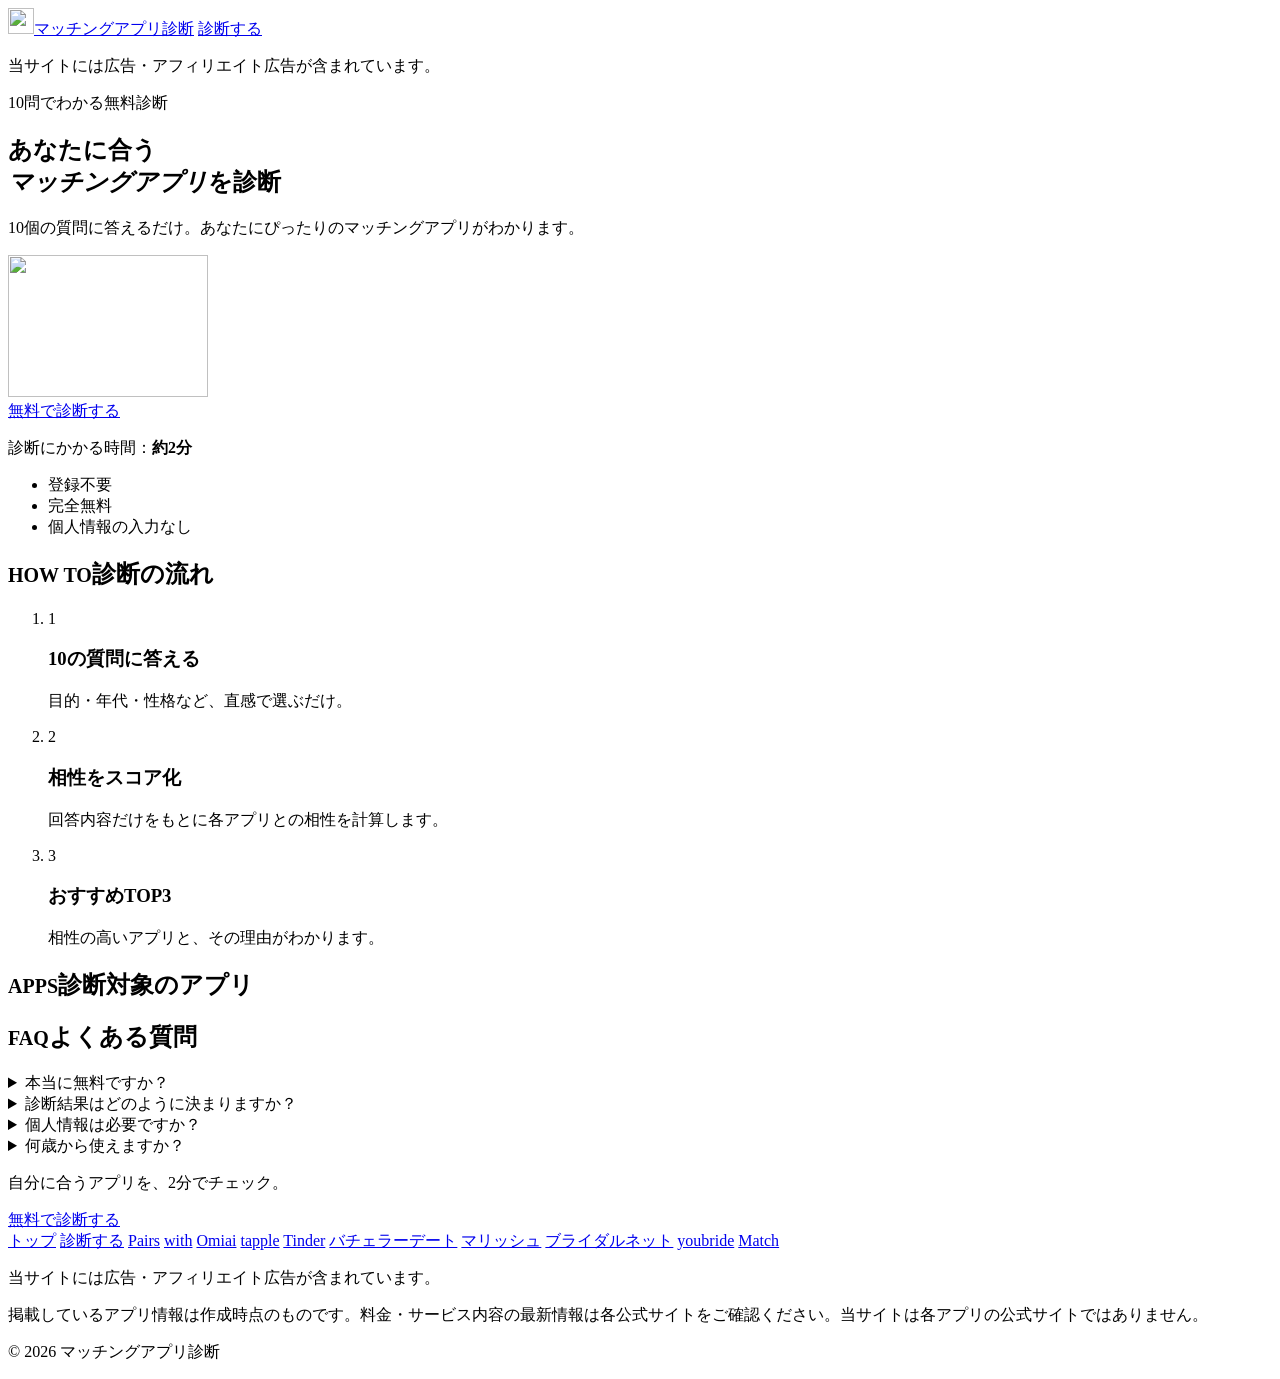
==== index.html @ c6012eff "Add root pages, sitemap, robots" ====
<!DOCTYPE html>
<html lang="ja">
<head>
  <meta charset="UTF-8">
  <meta name="viewport" content="width=device-width, initial-scale=1, viewport-fit=cover">
  <title>マッチングアプリ診断｜あなたに合うアプリを無料診断</title>
  <meta name="description" content="10個の質問に答えるだけで、あなたにぴったりのマッチングアプリが約2分でわかる無料診断。恋活・婚活・気軽な出会いなど目的や性格に合わせて、相性の良いアプリTOP3を紹介します。登録不要。">
  <link rel="canonical" href="https://systemteamtriple-tech.github.io/matchapp-shindan/">
  <meta name="theme-color" content="#e05a70">
  <!-- OGP -->
  <meta property="og:type" content="website">
  <meta property="og:site_name" content="マッチングアプリ診断">
  <meta property="og:title" content="マッチングアプリ診断｜あなたに合うアプリを無料診断">
  <meta property="og:description" content="10問・約2分で、あなたにぴったりのマッチングアプリがわかる無料診断。登録不要。">
  <meta property="og:url" content="https://systemteamtriple-tech.github.io/matchapp-shindan/">
  <meta property="og:image" content="https://systemteamtriple-tech.github.io/matchapp-shindan/images/ogp.png">
  <meta property="og:locale" content="ja_JP">
  <meta name="twitter:card" content="summary_large_image">
  <!-- favicon -->
  <link rel="icon" href="images/favicon.svg" type="image/svg+xml">
  <link rel="apple-touch-icon" href="images/apple-touch-icon.png">
  <link rel="stylesheet" href="css/style.css">
  <!-- Google Search Console の所有権確認タグはここに追加 -->
  <script src="js/config.js" defer></script>
  <script src="js/affiliate.js" defer></script>
  <script src="js/apps.js" defer></script>
  <script src="js/common.js" defer></script>
  <script src="js/page-top.js" defer></script>
</head>
<body data-root="">
  <header class="site-header">
    <div class="container site-header__inner">
      <a class="logo" href="index.html"><img src="images/favicon.svg" alt="" width="26" height="26">マッチングアプリ診断</a>
      <a class="header-link" href="shindan.html?new=1" data-cta="start" data-position="header">診断する</a>
    </div>
  </header>
  <p class="ad-disclosure" data-ad-disclosure>当サイトには広告・アフィリエイト広告が含まれています。</p>

  <main>
    <section class="hero">
      <div class="container">
        <span class="hero__eyebrow">10問でわかる無料診断</span>
        <h1 class="hero__title">あなたに合う<br><em>マッチングアプリ</em>を診断</h1>
        <p class="hero__lead">10個の質問に答えるだけ。あなたにぴったりのマッチングアプリがわかります。</p>
        <img class="hero__visual" src="images/hero.svg" alt="" width="200" height="142">
        <div class="hero__cta">
          <a class="btn btn--primary btn--lg btn--block" href="shindan.html?new=1" data-cta="start" data-position="hero">無料で診断する</a>
        </div>
        <p class="hero__time">診断にかかる時間：<strong>約2分</strong></p>
        <ul class="trust">
          <li>登録不要</li>
          <li>完全無料</li>
          <li>個人情報の入力なし</li>
        </ul>
      </div>
    </section>

    <section class="section">
      <div class="container">
        <h2 class="section__title"><small>HOW TO</small>診断の流れ</h2>
        <ol class="steps">
          <li class="card step"><span class="step__num">1</span><div><h3>10の質問に答える</h3><p>目的・年代・性格など、直感で選ぶだけ。</p></div></li>
          <li class="card step"><span class="step__num">2</span><div><h3>相性をスコア化</h3><p>回答内容だけをもとに各アプリとの相性を計算します。</p></div></li>
          <li class="card step"><span class="step__num">3</span><div><h3>おすすめTOP3</h3><p>相性の高いアプリと、その理由がわかります。</p></div></li>
        </ol>
      </div>
    </section>

    <section class="section">
      <div class="container">
        <h2 class="section__title"><small>APPS</small>診断対象のアプリ</h2>
        <ul class="app-grid" id="app-grid"></ul>
      </div>
    </section>

    <section class="section faq">
      <div class="container">
        <h2 class="section__title"><small>FAQ</small>よくある質問</h2>
        <details class="card"><summary>本当に無料ですか？</summary><p>はい。診断は完全無料で、会員登録やメールアドレスの入力も必要ありません。</p></details>
        <details class="card"><summary>診断結果はどのように決まりますか？</summary><p>あなたの回答内容だけをもとに、各アプリとの相性をスコア化しています。広告の報酬額などによって順位を変えることはありません。</p></details>
        <details class="card"><summary>個人情報は必要ですか？</summary><p>氏名や連絡先などの入力は一切不要です。サイト改善のためにアクセス解析ツールを利用する場合があります。</p></details>
        <details class="card"><summary>何歳から使えますか？</summary><p>マッチングアプリは18歳以上が利用対象です（高校生は利用できないアプリが一般的です）。各アプリの利用条件は公式サイトでご確認ください。</p></details>
      </div>
    </section>

    <div class="container">
      <div class="card bottom-cta">
        <p>自分に合うアプリを、2分でチェック。</p>
        <a class="btn btn--primary btn--lg btn--block" href="shindan.html?new=1" data-cta="start" data-position="bottom">無料で診断する</a>
      </div>
    </div>
  </main>

  <footer class="site-footer">
    <div class="container">
      <nav aria-label="フッター">
        <a href="index.html">トップ</a>
        <a href="shindan.html?new=1">診断する</a>
        <a href="apps/pairs.html">Pairs</a>
        <a href="apps/with.html">with</a>
        <a href="apps/omiai.html">Omiai</a>
        <a href="apps/tapple.html">tapple</a>
        <a href="apps/tinder.html">Tinder</a>
        <a href="apps/bachelor.html">バチェラーデート</a>
        <a href="apps/marrish.html">マリッシュ</a>
        <a href="apps/bridalnet.html">ブライダルネット</a>
        <a href="apps/youbride.html">youbride</a>
        <a href="apps/match.html">Match</a>
      </nav>
      <p class="footer-note" data-ad-disclosure>当サイトには広告・アフィリエイト広告が含まれています。</p>
      <p class="footer-note">掲載しているアプリ情報は作成時点のものです。料金・サービス内容の最新情報は各公式サイトをご確認ください。当サイトは各アプリの公式サイトではありません。</p>
      <p>&copy; <span data-year>2026</span> マッチングアプリ診断</p>
    </div>
  </footer>
</body>
</html>
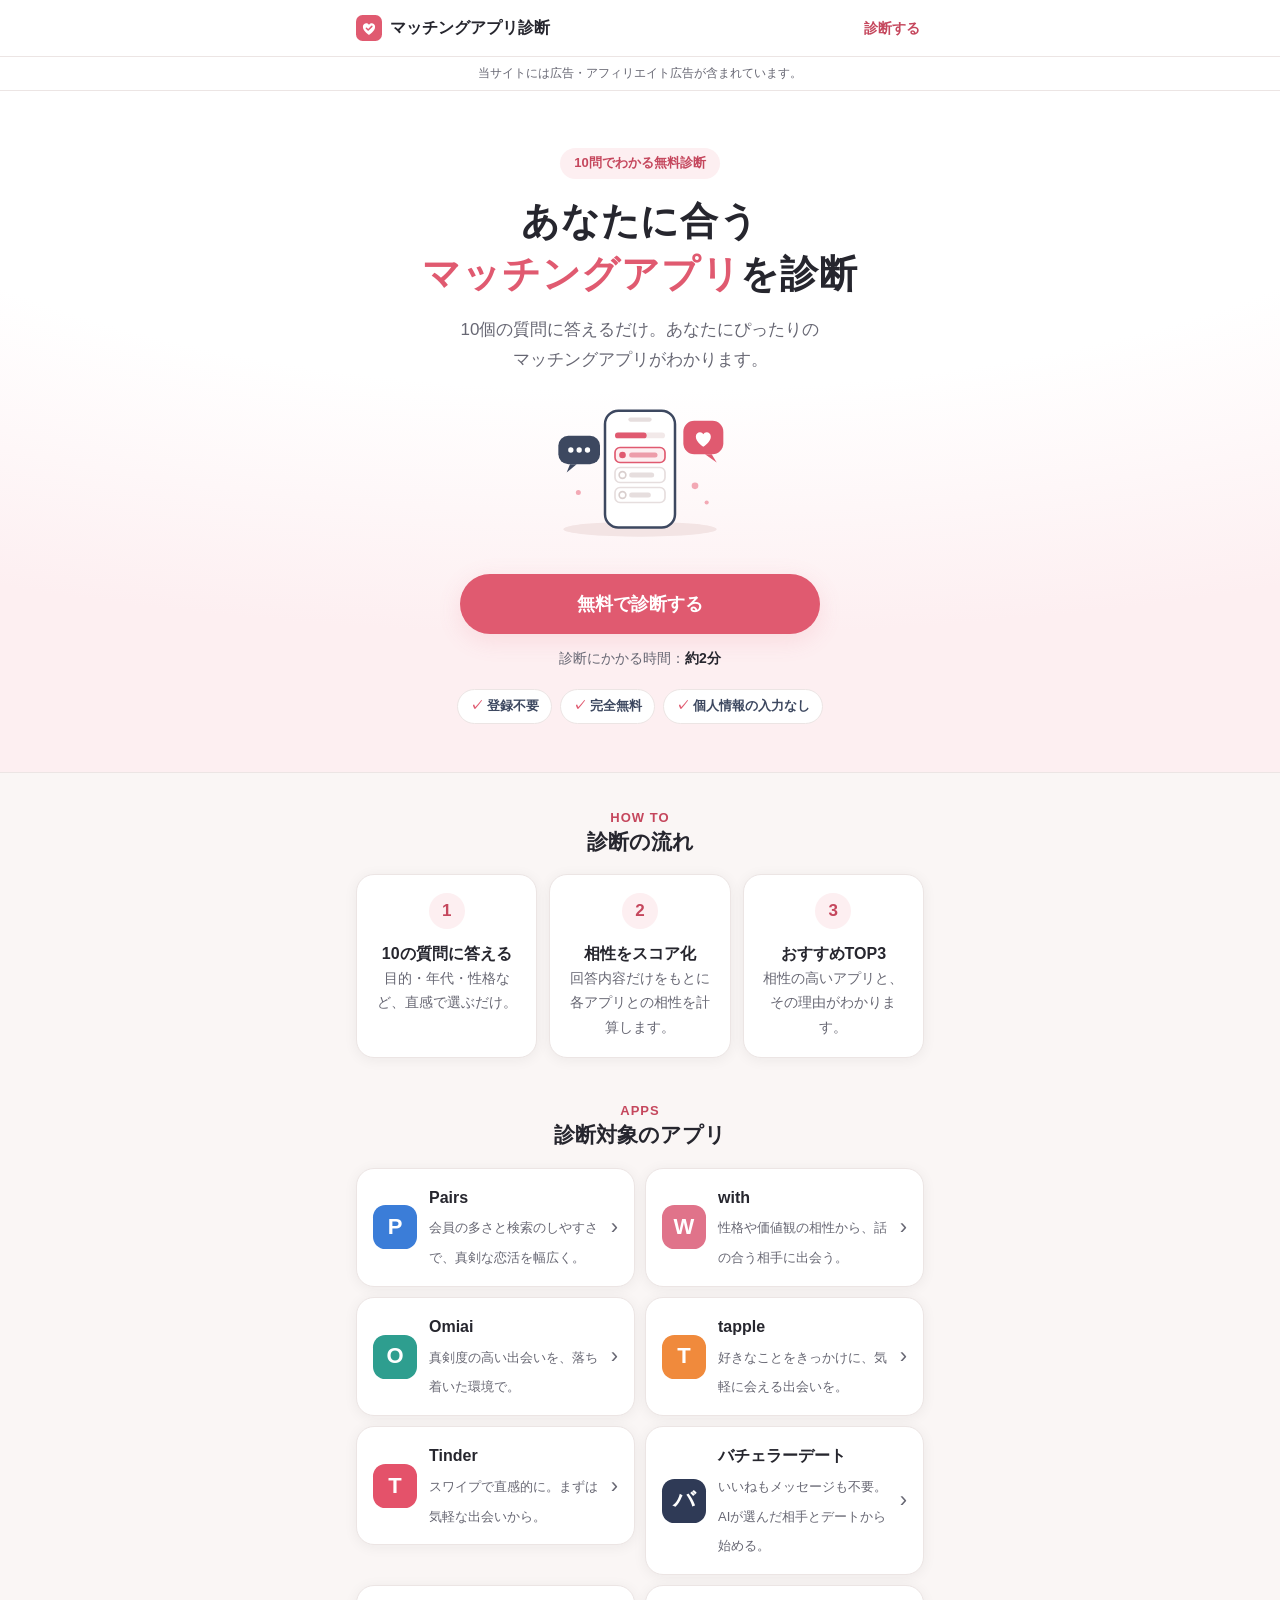
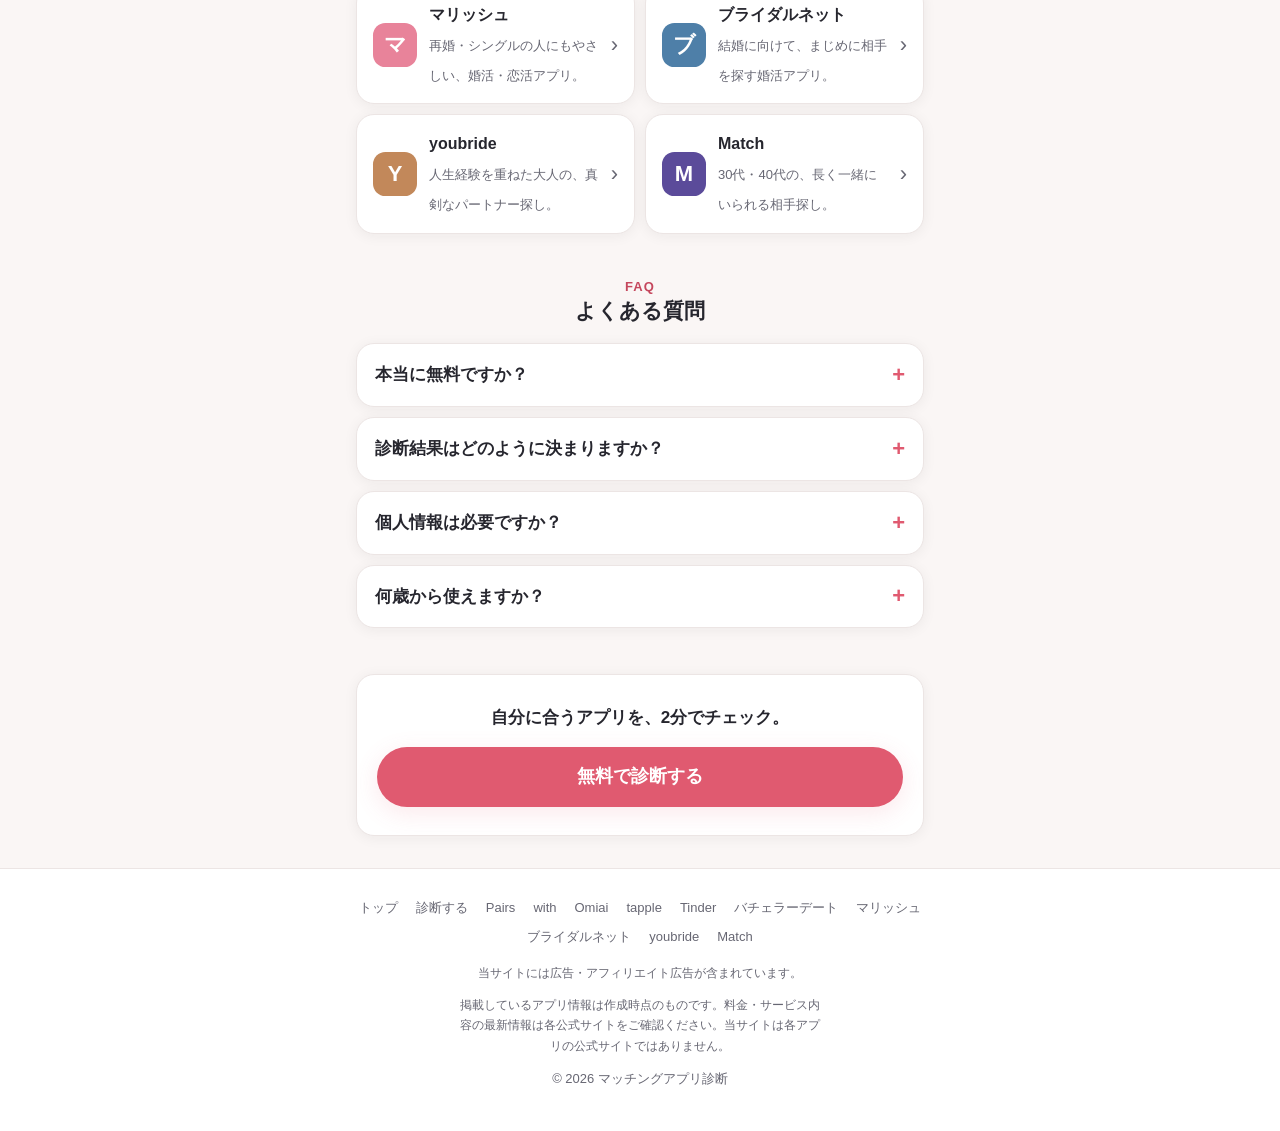
==== commit b50cbcf0: "Update URLs to matchapp-shindan.github.io (root pages)" ====
--- a/index.html
+++ b/index.html
@@ -5,15 +5,15 @@
   <meta name="viewport" content="width=device-width, initial-scale=1, viewport-fit=cover">
   <title>マッチングアプリ診断｜あなたに合うアプリを無料診断</title>
   <meta name="description" content="10個の質問に答えるだけで、あなたにぴったりのマッチングアプリが約2分でわかる無料診断。恋活・婚活・気軽な出会いなど目的や性格に合わせて、相性の良いアプリTOP3を紹介します。登録不要。">
-  <link rel="canonical" href="https://systemteamtriple-tech.github.io/matchapp-shindan/">
+  <link rel="canonical" href="https://matchapp-shindan.github.io/">
   <meta name="theme-color" content="#e05a70">
   <!-- OGP -->
   <meta property="og:type" content="website">
   <meta property="og:site_name" content="マッチングアプリ診断">
   <meta property="og:title" content="マッチングアプリ診断｜あなたに合うアプリを無料診断">
   <meta property="og:description" content="10問・約2分で、あなたにぴったりのマッチングアプリがわかる無料診断。登録不要。">
-  <meta property="og:url" content="https://systemteamtriple-tech.github.io/matchapp-shindan/">
-  <meta property="og:image" content="https://systemteamtriple-tech.github.io/matchapp-shindan/images/ogp.png">
+  <meta property="og:url" content="https://matchapp-shindan.github.io/">
+  <meta property="og:image" content="https://matchapp-shindan.github.io/images/ogp.png">
   <meta property="og:locale" content="ja_JP">
   <meta name="twitter:card" content="summary_large_image">
   <!-- favicon -->
--- a/css/style.css
+++ b/css/style.css
@@ -0,0 +1,403 @@
+/* =========================================================
+   マッチングアプリ診断 - style.css
+   スマホファースト / 白ベース / カードUI
+   ========================================================= */
+
+:root {
+  --c-bg: #ffffff;
+  --c-bg-soft: #faf6f5;
+  --c-text: #26262e;
+  --c-sub: #676773;
+  --c-line: #ece5e4;
+  --c-accent: #e05a70;
+  --c-accent-dark: #c5475d;
+  --c-accent-soft: #fdeff1;
+  --c-navy: #3d4860;
+  --c-gold: #c9962b;
+  --c-silver: #8a93a3;
+  --c-bronze: #b0754a;
+  --radius: 18px;
+  --radius-sm: 12px;
+  --shadow: 0 2px 14px rgba(40, 30, 35, 0.06);
+  --shadow-strong: 0 6px 24px rgba(224, 90, 112, 0.14);
+  --maxw: 600px;
+  --font: -apple-system, BlinkMacSystemFont, "Hiragino Sans", "Hiragino Kaku Gothic ProN",
+    "Noto Sans JP", "Yu Gothic UI", "Yu Gothic", Meiryo, sans-serif;
+}
+
+*, *::before, *::after { box-sizing: border-box; }
+html { -webkit-text-size-adjust: 100%; text-size-adjust: 100%; }
+body {
+  margin: 0;
+  font-family: var(--font);
+  font-size: 16px;
+  line-height: 1.75;
+  color: var(--c-text);
+  background: var(--c-bg-soft);
+  -webkit-font-smoothing: antialiased;
+  overflow-wrap: anywhere;
+}
+img, svg { max-width: 100%; }
+a { color: var(--c-accent-dark); }
+h1, h2, h3 { line-height: 1.4; margin: 0; }
+p { margin: 0; }
+ul, ol { margin: 0; padding: 0; list-style: none; }
+[hidden] { display: none !important; }
+:focus-visible { outline: 3px solid rgba(224, 90, 112, 0.45); outline-offset: 2px; }
+.muted { color: var(--c-sub); }
+.visually-hidden {
+  position: absolute !important; width: 1px; height: 1px; overflow: hidden;
+  clip: rect(0 0 0 0); white-space: nowrap;
+}
+
+/* ---------- レイアウト ---------- */
+.container { width: 100%; max-width: var(--maxw); margin: 0 auto; padding: 0 16px; }
+main { padding-bottom: 32px; }
+
+.site-header { background: var(--c-bg); border-bottom: 1px solid var(--c-line); }
+.site-header__inner {
+  display: flex; align-items: center; justify-content: space-between;
+  height: 56px;
+}
+.logo {
+  display: inline-flex; align-items: center; gap: 8px;
+  font-weight: 700; font-size: 16px; color: var(--c-text); text-decoration: none;
+}
+.logo img { width: 26px; height: 26px; }
+.header-link {
+  font-size: 14px; font-weight: 700; color: var(--c-accent-dark); text-decoration: none;
+  padding: 8px 4px;
+}
+
+.ad-disclosure {
+  font-size: 12px; color: var(--c-sub); text-align: center;
+  padding: 6px 16px; background: var(--c-bg); border-bottom: 1px solid var(--c-line);
+}
+
+.site-footer {
+  background: var(--c-bg); border-top: 1px solid var(--c-line);
+  padding: 28px 0 40px; font-size: 13px; color: var(--c-sub); text-align: center;
+}
+.site-footer nav { display: flex; flex-wrap: wrap; justify-content: center; gap: 6px 18px; margin-bottom: 14px; }
+.site-footer nav a { color: var(--c-sub); text-decoration: none; }
+.site-footer .footer-note { margin: 0 auto 12px; max-width: 30em; font-size: 12px; line-height: 1.7; }
+body.has-sticky .site-footer { padding-bottom: 110px; }
+
+/* ---------- ボタン ---------- */
+.btn {
+  display: inline-flex; align-items: center; justify-content: center; gap: 6px;
+  min-height: 52px; padding: 12px 24px;
+  border-radius: 999px; border: 2px solid transparent;
+  font-family: inherit; font-size: 16px; font-weight: 700; line-height: 1.3;
+  text-decoration: none; text-align: center; cursor: pointer;
+  transition: background-color .15s, transform .1s, box-shadow .15s;
+  -webkit-tap-highlight-color: transparent;
+}
+.btn:active { transform: scale(0.98); }
+.btn--block { display: flex; width: 100%; }
+.btn--primary { background: var(--c-accent); color: #fff; box-shadow: var(--shadow-strong); }
+.btn--primary:hover { background: var(--c-accent-dark); }
+.btn--outline { background: #fff; color: var(--c-accent-dark); border-color: var(--c-accent); }
+.btn--outline:hover { background: var(--c-accent-soft); }
+.btn--ghost { background: transparent; color: var(--c-sub); border-color: var(--c-line); }
+.btn--ghost:hover { background: #fff; }
+.btn--lg { min-height: 60px; font-size: 18px; }
+.btn--sm { min-height: 44px; padding: 8px 18px; font-size: 15px; width: auto; flex: 1; }
+.btn .ext { font-size: 0.85em; opacity: 0.8; }
+
+/* ---------- カード共通 ---------- */
+.card {
+  background: var(--c-bg); border-radius: var(--radius);
+  box-shadow: var(--shadow); border: 1px solid var(--c-line);
+}
+.section-card { padding: 22px 20px; margin-top: 16px; }
+.h-sec {
+  font-size: 18px; margin-bottom: 14px; padding-left: 12px;
+  border-left: 4px solid var(--c-accent);
+}
+.note { font-size: 13px; color: var(--c-sub); margin-top: 12px; line-height: 1.7; }
+.notice { padding: 24px; text-align: center; }
+
+.chips { display: flex; flex-wrap: wrap; gap: 6px; }
+.chips li {
+  font-size: 13px; padding: 3px 12px; border-radius: 999px;
+  background: var(--c-bg-soft); border: 1px solid var(--c-line); color: var(--c-navy);
+}
+.chips--center { justify-content: center; }
+
+.app-badge {
+  display: inline-flex; align-items: center; justify-content: center; flex: none;
+  border-radius: 28%; background: var(--app-color, var(--c-accent));
+  color: #fff; font-weight: 800; letter-spacing: 0;
+}
+.app-badge--sm { width: 32px; height: 32px; font-size: 16px; }
+.app-badge--md { width: 44px; height: 44px; font-size: 22px; }
+.app-badge--lg { width: 72px; height: 72px; font-size: 36px; }
+
+/* =========================================================
+   トップページ
+   ========================================================= */
+.hero {
+  background:
+    radial-gradient(120% 80% at 50% 0%, #fff 0%, #fff 55%, var(--c-accent-soft) 100%);
+  padding: 36px 0 32px; text-align: center; border-bottom: 1px solid var(--c-line);
+}
+.hero__eyebrow {
+  display: inline-block; font-size: 13px; font-weight: 700; color: var(--c-accent-dark);
+  background: var(--c-accent-soft); padding: 4px 14px; border-radius: 999px; margin-bottom: 16px;
+}
+.hero__title { font-size: 28px; font-weight: 800; letter-spacing: 0.02em; }
+.hero__title em { font-style: normal; color: var(--c-accent); }
+.hero__lead { margin: 14px auto 0; font-size: 16px; color: var(--c-sub); max-width: 22em; }
+.hero__visual { margin: 24px auto 4px; width: 200px; }
+.hero__cta { margin: 20px auto 0; max-width: 360px; }
+.hero__time { margin-top: 12px; font-size: 14px; color: var(--c-sub); }
+.hero__time strong { color: var(--c-text); }
+
+.trust { display: flex; justify-content: center; gap: 8px; margin-top: 18px; flex-wrap: wrap; }
+.trust li {
+  display: inline-flex; align-items: center; gap: 4px;
+  font-size: 13px; font-weight: 700; color: var(--c-navy);
+  background: #fff; border: 1px solid var(--c-line); border-radius: 999px; padding: 5px 12px;
+}
+.trust li::before { content: "✓"; color: var(--c-accent); font-weight: 800; }
+
+.section { padding: 36px 0 8px; }
+.section__title { font-size: 21px; text-align: center; margin-bottom: 18px; }
+.section__title small { display: block; font-size: 13px; color: var(--c-accent-dark); font-weight: 700; letter-spacing: 0.08em; }
+
+.steps { display: grid; gap: 12px; counter-reset: step; }
+.step { display: flex; gap: 14px; align-items: flex-start; padding: 18px; }
+.step__num {
+  flex: none; width: 36px; height: 36px; border-radius: 50%;
+  background: var(--c-accent-soft); color: var(--c-accent-dark);
+  font-weight: 800; display: flex; align-items: center; justify-content: center;
+}
+.step h3 { font-size: 16px; }
+.step p { font-size: 14px; color: var(--c-sub); }
+
+.app-grid { display: grid; grid-template-columns: 1fr; gap: 10px; }
+.app-tile {
+  display: flex; align-items: center; gap: 12px; padding: 14px 16px;
+  text-decoration: none; color: inherit;
+}
+.app-tile__body { flex: 1; min-width: 0; }
+.app-tile__name { font-weight: 800; font-size: 16px; }
+.app-tile__catch { font-size: 13px; color: var(--c-sub); line-height: 1.5; }
+.app-tile__arrow { color: var(--c-sub); font-size: 22px; }
+
+.faq details { padding: 0; margin-bottom: 10px; }
+.faq summary {
+  cursor: pointer; list-style: none; padding: 16px 44px 16px 18px; font-weight: 700; position: relative;
+}
+.faq summary::-webkit-details-marker { display: none; }
+.faq summary::after {
+  content: "+"; position: absolute; right: 18px; top: 50%; transform: translateY(-50%);
+  font-size: 22px; color: var(--c-accent);
+}
+.faq details[open] summary::after { content: "−"; }
+.faq details p { padding: 0 18px 16px; font-size: 14px; color: var(--c-sub); }
+
+.bottom-cta { padding: 28px 20px; text-align: center; margin-top: 28px; }
+.bottom-cta p { font-weight: 700; margin-bottom: 14px; }
+
+/* =========================================================
+   診断ページ
+   ========================================================= */
+.quiz { padding-top: 16px; }
+.progress-wrap { position: sticky; top: env(safe-area-inset-top, 0px); z-index: 5; background: var(--c-bg-soft); padding: 12px 0 10px; }
+.progress__meta { display: flex; justify-content: space-between; align-items: baseline; font-size: 14px; font-weight: 700; margin-bottom: 8px; }
+.progress__meta span:last-child { color: var(--c-sub); font-weight: 400; font-size: 13px; }
+.progress { height: 10px; background: #efe7e6; border-radius: 999px; overflow: hidden; }
+.progress__bar { height: 100%; width: 0; background: linear-gradient(90deg, #ee8a9a, var(--c-accent)); border-radius: 999px; transition: width .3s ease; }
+
+.q-card { padding: 26px 18px 20px; margin-top: 8px; }
+.q-card.is-enter { animation: fadeUp .25s ease both; }
+@keyframes fadeUp { from { opacity: 0; transform: translateY(6px); } to { opacity: 1; transform: none; } }
+@media (prefers-reduced-motion: reduce) {
+  .q-card.is-enter { animation: none; }
+  .progress__bar, .meter span { transition: none; }
+}
+.q-num { display: block; text-align: center; font-weight: 800; font-size: 15px; color: var(--c-accent); letter-spacing: 0.06em; }
+.q-text { text-align: center; font-size: 21px; font-weight: 800; margin: 6px 0 22px; outline: none; }
+.options { display: grid; gap: 10px; }
+.option {
+  width: 100%; min-height: 58px; padding: 14px 18px;
+  background: #fff; border: 2px solid var(--c-line); border-radius: var(--radius-sm);
+  font-family: inherit; font-size: 17px; font-weight: 700; color: var(--c-text);
+  text-align: left; cursor: pointer; line-height: 1.45;
+  display: flex; align-items: center; gap: 12px;
+  -webkit-tap-highlight-color: transparent;
+  transition: border-color .12s, background-color .12s;
+}
+.option::before {
+  content: ""; flex: none; width: 22px; height: 22px; border-radius: 50%;
+  border: 2px solid #d9cfce; background: #fff;
+}
+@media (hover: hover) { .option:hover { border-color: #f0b3bd; background: #fffafb; } }
+.option[aria-pressed="true"] { border-color: var(--c-accent); background: var(--c-accent-soft); }
+.option[aria-pressed="true"]::before { border-color: var(--c-accent); background: var(--c-accent); box-shadow: inset 0 0 0 4px #fff; }
+.quiz__back { margin-top: 18px; }
+
+/* =========================================================
+   結果ページ
+   ========================================================= */
+.analyzing {
+  min-height: 70vh; display: flex; flex-direction: column; align-items: center; justify-content: center;
+  text-align: center; gap: 18px; padding: 40px 16px;
+}
+.analyzing p { font-weight: 700; font-size: 17px; }
+.analyzing small { color: var(--c-sub); font-size: 13px; }
+.spinner {
+  width: 52px; height: 52px; border-radius: 50%;
+  border: 5px solid var(--c-accent-soft); border-top-color: var(--c-accent);
+  animation: spin .9s linear infinite;
+}
+@keyframes spin { to { transform: rotate(360deg); } }
+
+.result-hero {
+  text-align: center; padding: 26px 20px 24px; margin-top: 16px;
+  background: linear-gradient(180deg, #fff 0%, var(--c-accent-soft) 100%);
+}
+.result-hero__label { font-size: 14px; color: var(--c-sub); font-weight: 700; }
+.result-hero__type { font-size: 22px; font-weight: 800; margin: 4px 0 14px; color: var(--c-navy); }
+.result-hero__top { font-size: 15px; }
+.result-hero__top strong { font-size: 26px; color: var(--c-accent); display: block; line-height: 1.3; }
+
+.result-heading { font-size: 19px; text-align: center; margin: 28px 0 4px; }
+.result-heading + p { text-align: center; font-size: 13px; color: var(--c-sub); margin-bottom: 14px; }
+
+.rank-list { display: grid; gap: 14px; }
+.rank-card { background: #fff; border-radius: var(--radius); border: 1px solid var(--c-line); box-shadow: var(--shadow); padding: 18px 16px; }
+.rank-card--first { border: 2px solid var(--c-accent); box-shadow: var(--shadow-strong); }
+.rank-card__head { display: flex; align-items: center; gap: 10px; }
+.rank-label {
+  flex: none; width: 40px; height: 40px; border-radius: 50%;
+  display: inline-flex; align-items: center; justify-content: center;
+  color: #fff; font-weight: 800; font-size: 19px; line-height: 1;
+}
+.rank-label small { font-size: 11px; margin-left: 1px; }
+.rank-label--1 { background: var(--c-gold); }
+.rank-label--2 { background: var(--c-silver); }
+.rank-label--3 { background: var(--c-bronze); }
+.rank-card__name { flex: 1; min-width: 0; }
+.rank-card__name h3 { font-size: 20px; }
+.rank-card__name span { font-size: 12px; color: var(--c-sub); }
+.match { text-align: right; line-height: 1.1; }
+.match__label { display: block; font-size: 11px; color: var(--c-sub); font-weight: 700; }
+.match__num { font-size: 28px; font-weight: 800; color: var(--c-accent); }
+.match__num small { font-size: 14px; }
+.meter { height: 8px; border-radius: 999px; background: #f2eaea; margin: 12px 0 14px; overflow: hidden; }
+.meter span { display: block; height: 100%; border-radius: 999px; background: linear-gradient(90deg, #ee8a9a, var(--c-accent)); }
+.rank-card__reason { font-size: 15px; line-height: 1.75; }
+.rank-card .chips { margin-top: 12px; }
+.rank-card__cta { display: grid; gap: 8px; margin-top: 16px; }
+
+.others { margin-top: 18px; padding: 16px; }
+.others h2 { font-size: 15px; margin-bottom: 8px; }
+.other-row {
+  display: flex; align-items: center; gap: 10px; padding: 12px 4px;
+  color: inherit; text-decoration: none; border-top: 1px solid var(--c-line);
+}
+.others li:first-child .other-row { border-top: 0; }
+.other-row__rank { font-size: 13px; color: var(--c-sub); width: 2.6em; }
+.other-row__name { flex: 1; font-weight: 700; }
+.other-row__pct { font-size: 14px; color: var(--c-sub); }
+.other-row__arrow { color: var(--c-sub); font-size: 20px; }
+
+.share { text-align: center; padding: 22px 18px; margin-top: 18px; }
+.share h2 { font-size: 17px; margin-bottom: 4px; }
+.share p { font-size: 13px; color: var(--c-sub); margin-bottom: 14px; }
+.share-buttons { display: grid; gap: 10px; }
+.btn-share {
+  display: flex; text-decoration: none; align-items: center; justify-content: center; gap: 8px;
+  min-height: 50px; border-radius: 999px; border: 2px solid transparent;
+  font-family: inherit; font-size: 15px; font-weight: 700; cursor: pointer;
+}
+.btn-share--x { background: #111; color: #fff; }
+.btn-share--copy { background: #fff; color: var(--c-text); border-color: var(--c-line); }
+
+.result-actions { margin-top: 18px; display: grid; gap: 10px; }
+
+/* =========================================================
+   アプリ詳細ページ
+   ========================================================= */
+.breadcrumb { font-size: 12px; color: var(--c-sub); padding: 12px 0 0; }
+.breadcrumb ol { list-style: none; margin: 0; padding: 0; display: flex; flex-wrap: wrap; gap: 4px; }
+.breadcrumb li + li::before { content: "›"; margin-right: 4px; }
+.breadcrumb a { color: var(--c-sub); }
+
+.app-hero { text-align: center; padding: 26px 20px 22px; margin-top: 12px; }
+.app-hero__name { font-size: 28px; margin-top: 10px; }
+.app-hero__name span { display: block; font-size: 13px; color: var(--c-sub); font-weight: 400; }
+.app-hero__catch { font-size: 16px; font-weight: 700; margin: 10px 0 14px; }
+.app-hero .btn { margin-top: 18px; }
+
+.check-list li, .dot-list li, .star-list li { position: relative; padding-left: 28px; margin-bottom: 8px; }
+.check-list li::before {
+  content: "✓"; position: absolute; left: 0; top: 1px; width: 20px; height: 20px; border-radius: 50%;
+  background: var(--c-accent-soft); color: var(--c-accent-dark); font-size: 12px; font-weight: 800;
+  display: flex; align-items: center; justify-content: center;
+}
+.dot-list li::before { content: ""; position: absolute; left: 8px; top: 11px; width: 7px; height: 7px; border-radius: 50%; background: var(--c-navy); }
+.star-list li::before { content: "★"; position: absolute; left: 2px; top: 0; color: var(--c-gold); }
+
+.feature-list { display: grid; gap: 12px; }
+.feature { background: var(--c-bg-soft); border-radius: var(--radius-sm); padding: 14px 16px; }
+.feature h3 { font-size: 16px; margin-bottom: 4px; }
+.feature p { font-size: 14px; color: var(--c-sub); }
+
+.price-table { width: 100%; border-collapse: collapse; font-size: 15px; }
+.price-table th, .price-table td { padding: 12px 8px; border-bottom: 1px solid var(--c-line); text-align: left; vertical-align: top; }
+.price-table th { width: 42%; font-weight: 700; color: var(--c-navy); }
+
+.cta-card { text-align: center; display: grid; gap: 10px; }
+.cta-card__lead { font-weight: 700; margin-bottom: 4px; }
+
+.sticky-cta {
+  position: fixed; left: 0; right: 0; bottom: 0; z-index: 20;
+  display: flex; align-items: center; gap: 12px;
+  padding: 10px 16px calc(10px + env(safe-area-inset-bottom));
+  background: rgba(255, 255, 255, 0.96); border-top: 1px solid var(--c-line);
+  box-shadow: 0 -4px 16px rgba(0, 0, 0, 0.05);
+}
+.sticky-cta__name { font-weight: 800; white-space: nowrap; }
+
+/* ---------- PC ---------- */
+@media (min-width: 768px) {
+  body { font-size: 17px; }
+  .hero { padding: 56px 0 48px; }
+  .hero__title { font-size: 38px; }
+  .hero__lead { font-size: 17px; }
+  .app-grid { grid-template-columns: 1fr 1fr; }
+  .steps { grid-template-columns: repeat(3, 1fr); }
+  .step { flex-direction: column; align-items: center; text-align: center; }
+  .q-card { padding: 34px 32px 28px; }
+  .q-text { font-size: 24px; }
+  .share-buttons { grid-template-columns: 1fr 1fr; }
+  .sticky-cta { justify-content: center; }
+  .sticky-cta .btn { flex: 0 1 320px; }
+}
+
+.price-empty {
+  background: var(--c-bg-soft); border-radius: var(--radius-sm);
+  padding: 14px 16px; font-weight: 700; text-align: center;
+}
+
+.share-url {
+  grid-column: 1 / -1; width: 100%; min-height: 44px; padding: 8px 12px;
+  border: 1px solid var(--c-line); border-radius: var(--radius-sm);
+  font: inherit; font-size: 14px; color: var(--c-text); background: var(--c-bg-soft);
+}
+
+/* ---------- ストアボタン ---------- */
+.btn--store { background: var(--c-navy); color: #fff; }
+.btn--store:hover { background: #2c3549; }
+.store-buttons { display: grid; grid-template-columns: 1fr 1fr; gap: 8px; margin-top: 10px; }
+.store-buttons .btn--store { flex-direction: column; gap: 0; min-height: 56px; padding: 8px 10px; font-size: 16px; line-height: 1.25; }
+.store-buttons .btn--store small { font-size: 11px; font-weight: 700; opacity: 0.8; }
+.app-hero .store-buttons { margin-top: 10px; }
+.app-hero .store-buttons .btn { margin-top: 0; }
+.sticky-cta__name { overflow: hidden; text-overflow: ellipsis; max-width: 40%; }
+.result-hero__type, .hero__title, .app-hero__name, .q-text { text-wrap: balance; }
+.sticky-cta .btn { white-space: nowrap; }
